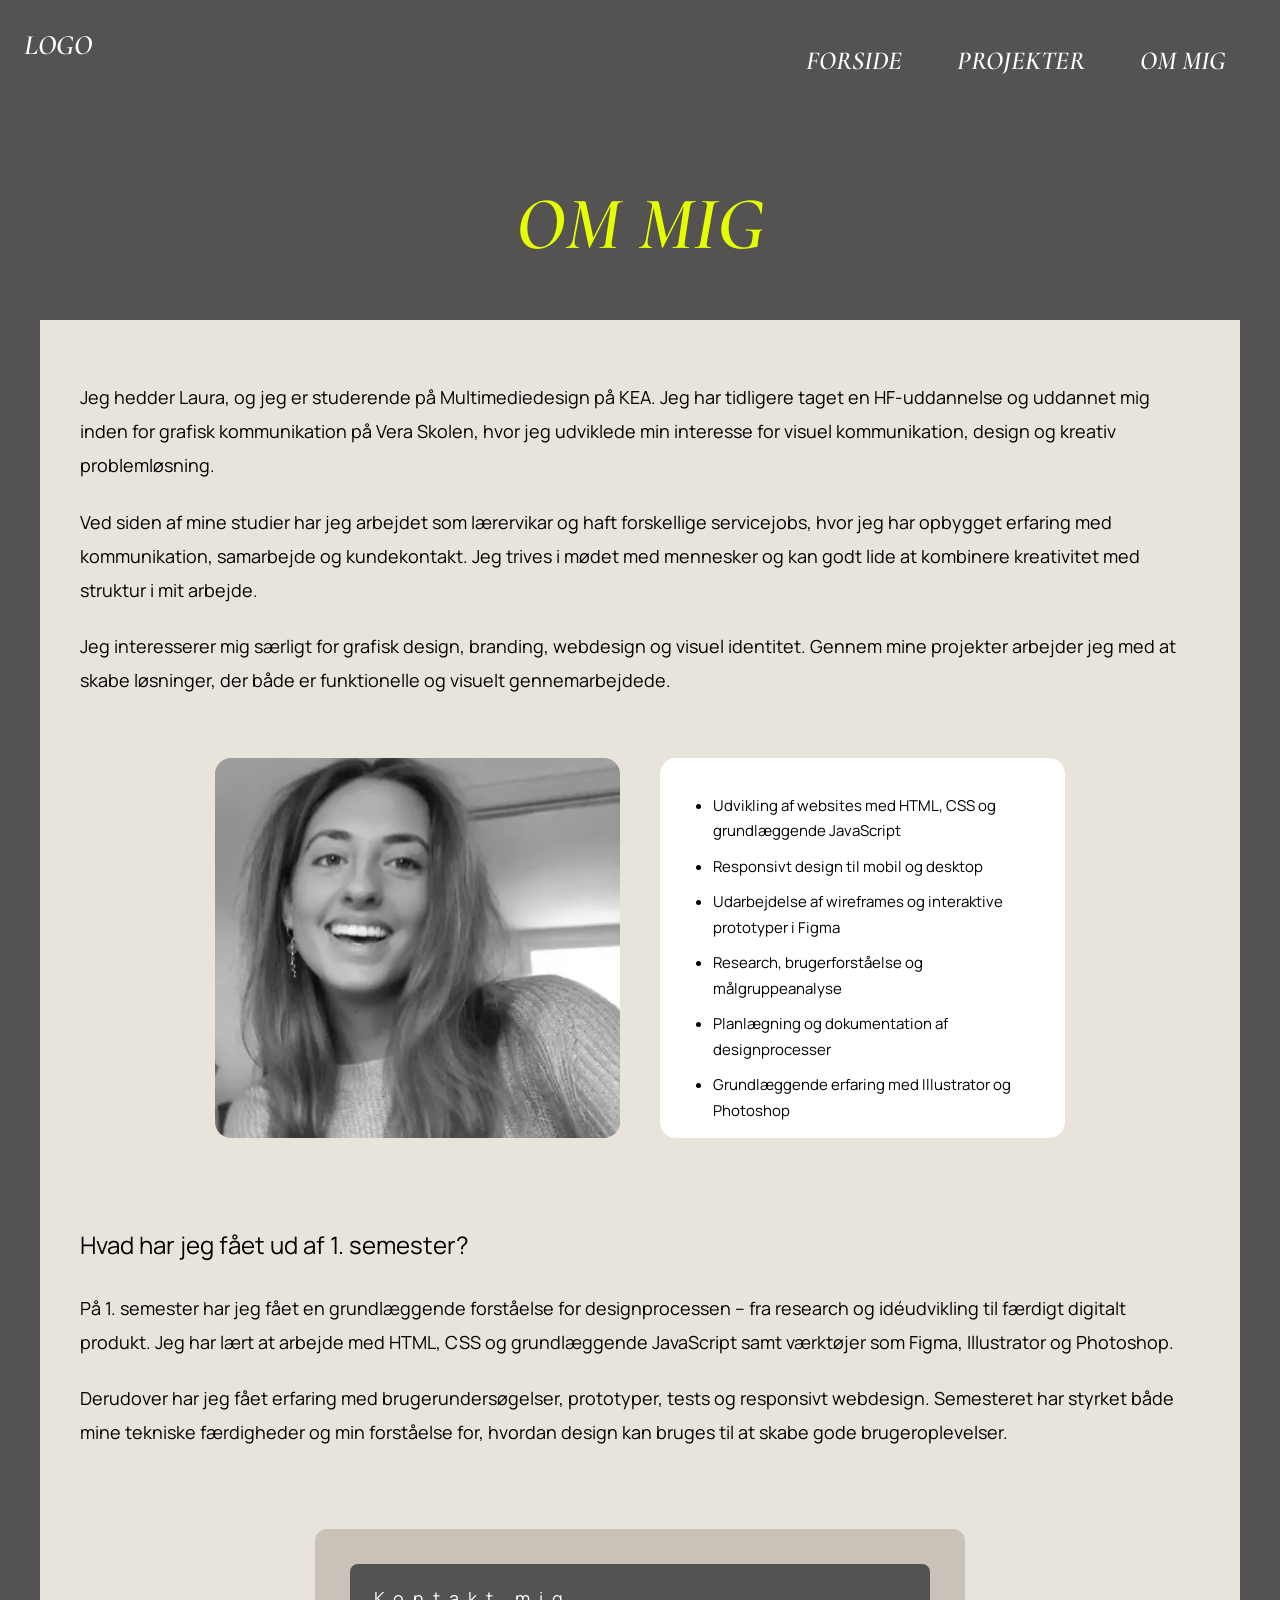
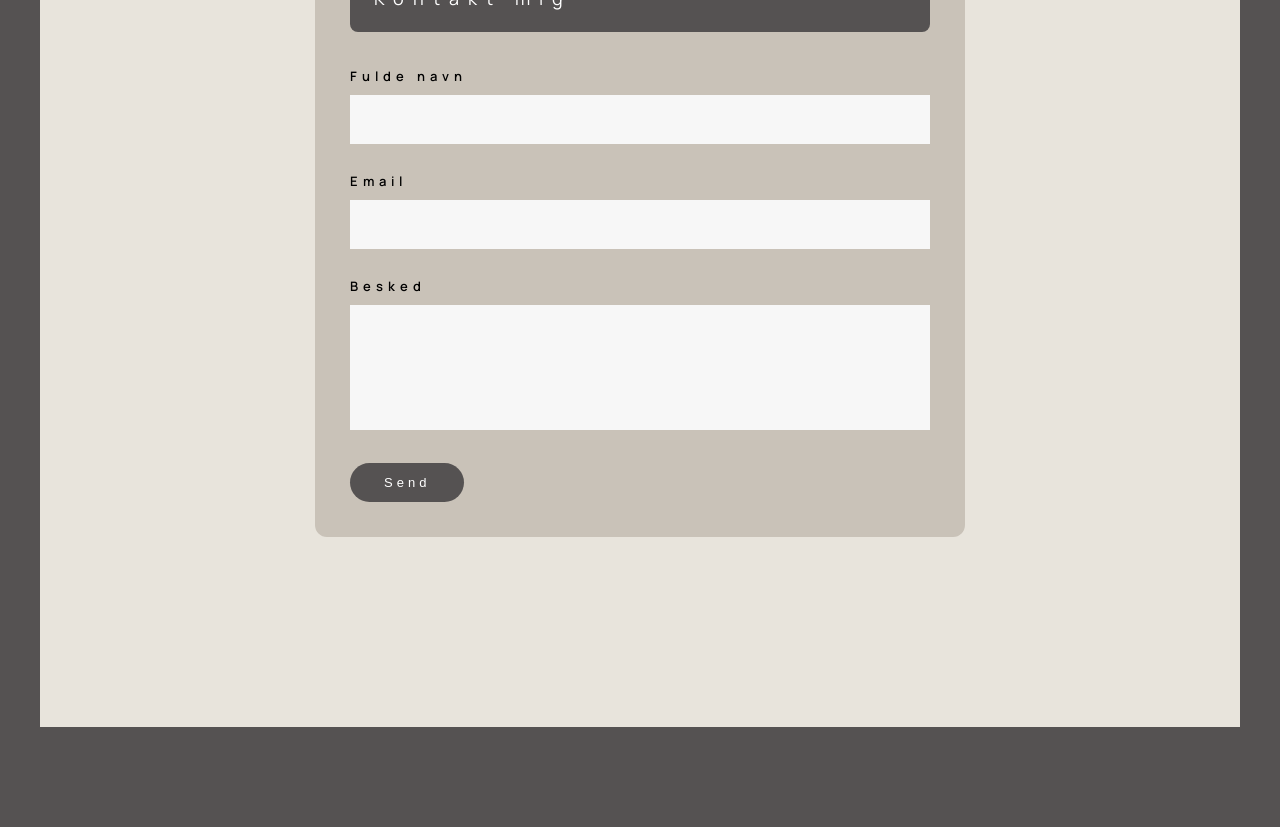
==== ommig.html @ 2e706da3 "ommig+rettelser" ====
<!doctype html>
<html lang="da">
  <head>
    <meta charset="UTF-8" />
    <meta name="viewport" content="width=device-width, initial-scale=1.0" />
    <title>Om mig</title>

    <link rel="stylesheet" href="general.css" />
    <link rel="stylesheet" href="ommig.css" />

    <link rel="preconnect" href="https://fonts.googleapis.com" />
    <link rel="preconnect" href="https://fonts.gstatic.com" crossorigin />
    <link href="https://fonts.googleapis.com/css2?family=Cormorant+Garamond:ital,wght@1,600&family=Manrope:wght@400&display=swap" rel="stylesheet" />
  </head>

  <body>
    <header class="tema_header">
      <a href="index.html" class="logo">LOGO</a>

      <nav class="desktop_nav">
        <a href="index.html">FORSIDE</a>
        <a href="projekter.html">PROJEKTER</a>
        <a href="ommig.html">OM MIG</a>
      </nav>

      <button class="burger" id="openMenu">
        <span></span>
        <span></span>
        <span></span>
      </button>

      <h1>OM MIG</h1>
    </header>

    <div class="menu_overlay" id="menu">
      <button class="close_menu" id="closeMenu">×</button>

      <nav class="menu_links">
        <a href="index.html">FORSIDE</a>
        <a href="projekter.html">PROJEKTER</a>
        <a href="ommig.html">OM MIG</a>
      </nav>
    </div>

    <main class="om_side">
      <section>
        <p>
          Jeg hedder Laura, og jeg er studerende på Multimediedesign på KEA. Jeg har tidligere taget en HF-uddannelse og uddannet mig inden for grafisk kommunikation på Vera Skolen, hvor jeg udviklede min interesse for visuel kommunikation, design og
          kreativ problemløsning.
        </p>

        <p>
          Ved siden af mine studier har jeg arbejdet som lærervikar og haft forskellige servicejobs, hvor jeg har opbygget erfaring med kommunikation, samarbejde og kundekontakt. Jeg trives i mødet med mennesker og kan godt lide at kombinere
          kreativitet med struktur i mit arbejde.
        </p>

        <p>Jeg interesserer mig særligt for grafisk design, branding, webdesign og visuel identitet. Gennem mine projekter arbejder jeg med at skabe løsninger, der både er funktionelle og visuelt gennemarbejdede.</p>

        <div class="profil_grid">
          <img src="img/ommigportræt.webp" alt="Portrætbillede af Laura" class="portraet" />

          <div class="kompetencer">
            <ul>
              <li>Udvikling af websites med HTML, CSS og grundlæggende JavaScript</li>
              <li>Responsivt design til mobil og desktop</li>
              <li>Udarbejdelse af wireframes og interaktive prototyper i Figma</li>
              <li>Research, brugerforståelse og målgruppeanalyse</li>
              <li>Planlægning og dokumentation af designprocesser</li>
              <li>Grundlæggende erfaring med Illustrator og Photoshop</li>
              <li>Formidling af visuelle løsninger og brugeroplevelser</li>
            </ul>
          </div>
        </div>
      </section>

      <section>
        <h2>Hvad har jeg fået ud af 1. semester?</h2>

        <p>
          På 1. semester har jeg fået en grundlæggende forståelse for designprocessen – fra research og idéudvikling til færdigt digitalt produkt. Jeg har lært at arbejde med HTML, CSS og grundlæggende JavaScript samt værktøjer som Figma, Illustrator
          og Photoshop.
        </p>

        <p>
          Derudover har jeg fået erfaring med brugerundersøgelser, prototyper, tests og responsivt webdesign. Semesteret har styrket både mine tekniske færdigheder og min forståelse for, hvordan design kan bruges til at skabe gode brugeroplevelser.
        </p>
        <form class="kontakt_form">
          <div class="form_header">Kontakt mig</div>

          <div class="form_felt">
            <label for="navn">Fulde navn</label>
            <input type="text" id="navn" name="navn" />
          </div>

          <div class="form_felt">
            <label for="email">Email</label>
            <input type="email" id="email" name="email" />
          </div>

          <div class="popup" id="popup">
            <p>Tak for din besked</p>
            <span>✓</span>
          </div>

          <div class="form_felt">
            <label for="besked">Besked</label>
            <textarea id="besked" name="besked"></textarea>
          </div>

          <button type="submit">Send</button>
        </form>
      </section>
    </main>

    <footer></footer>
    <script src="menu.js"></script>
  </body>
</html>
---- general.css ----
* {
  margin: 0;
  padding: 0;
  box-sizing: border-box;
}

body {
  background-color: #555252;
  font-family: "Manrope", sans-serif;
}

header {
  height: 120px;
  background-color: #555252;
  display: flex;
  justify-content: space-between;
  align-items: center;
  padding: 0 30px;
}

.logo {
  color: white;
  text-decoration: none;
  font-family: "Cormorant Garamond", serif;
  font-style: italic;
  font-weight: 600;
  font-size: 28px;
}

.burger {
  background: none;
  border: none;
  cursor: pointer;
}

.burger span {
  display: block;
  width: 42px;
  height: 2px;
  background-color: white;
  margin: 8px 0;
}

.hero {
  position: relative;
  min-height: 1000px;

  background-image: url("img/ai generet baggrund.webp");
  background-size: cover;
  background-position: top center;
  background-repeat: no-repeat;
}

.hero_text {
  position: absolute;
  top: 70px;
  left: 22px;
}

.hero_text h1 {
  font-family: "Cormorant Garamond", serif;
  font-style: italic;
  font-weight: 600;
  font-size: 90px;
  line-height: 0.9;
  color: #e6ff00;
}

.hero_text p {
  font-family: "Cormorant Garamond", serif;
  font-style: italic;
  font-weight: 600;
  font-size: 22px;
  color: #e6ff00;
}

.intro_box {
  position: absolute;
  top: 600px;
  left: 50%;
  transform: translateX(-50%);
  width: 84%;
  padding: 30px;

  background-color: rgba(255, 255, 255, 0.85);
  border-radius: 28px;
}

.intro_box p {
  font-size: 15px;
  line-height: 1.5;
  margin-bottom: 90px;
}

.intro_box a {
  display: block;
  width: fit-content;
  margin: 0 auto;
  padding: 15px 28px;

  background-color: #e6ff00;
  color: black;
  text-decoration: none;
  border-radius: 999px;
  font-size: 16px;
}

footer {
  height: 100px;
  background-color: #555252;
}

/* Burgermenu */

.menu_overlay {
  position: fixed;
  inset: 0;
  background: #f3f3f3;
  z-index: 999;
  display: none;
  padding: 80px 35px;
}

.menu_overlay.active {
  display: block;
}

.close_menu {
  position: absolute;
  top: 32px;
  right: 34px;

  background: none;
  border: none;
  font-size: 34px;
  cursor: pointer;
  color: #1b365d;
}

.menu_links {
  margin-top: 120px;
}

.menu_links a {
  display: block;
  text-align: right;

  font-family: "Cormorant Garamond", serif;
  font-size: 26px;
  letter-spacing: 13px;

  color: black;
  text-decoration: none;

  padding: 28px 0 18px;
  border-bottom: 1px solid black;
}

.desktop_nav {
  display: none;
}

@media (min-width: 800px) {
  .burger {
    display: none;
  }

  .desktop_nav {
    display: flex;
    position: absolute;
    top: 45px;
    right: 55px;
    gap: 55px;
    z-index: 10;
  }

  .desktop_nav a {
    color: white;
    text-decoration: none;
    font-family: "Cormorant Garamond", serif;
    font-style: italic;
    font-weight: 600;
    font-size: 26px;
    transition: color 0.3s ease;
  }

  .desktop_nav a:hover {
    color: #e6ff00;
  }
}
---- ommig.css ----
.tema_header {
  height: 210px;
  background-color: #555252;
  position: relative;
}

.tema_header .logo {
  position: absolute;
  top: 28px;
  left: 24px;
}

.tema_header .burger {
  position: absolute;
  top: 22px;
  right: 24px;
}

.tema_header h1 {
  position: absolute;
  bottom: 35px;
  left: 50%;
  transform: translateX(-50%);
  font-family: "Cormorant Garamond", serif;
  font-style: italic;
  font-weight: 600;
  font-size: 34px;
  color: #e6ff00;
  white-space: nowrap;
}

.om_side {
  background-color: #e8e4dc;
  padding: 25px 15px 70px;
}

.om_side section {
  margin-bottom: 55px;
}

.om_side h2 {
  font-size: 18px;
  font-weight: 400;
  margin-bottom: 25px;
}

.om_side p {
  font-size: 15px;
  line-height: 1.7;
  margin-bottom: 22px;
}

.portraet {
  width: 270px;
  height: 270px;
  object-fit: cover;
  display: block;
  margin: 45px auto 35px;
  border-radius: 16px;
}

.kompetencer {
  width: 270px;
  height: 270px;
  margin: 0 auto 70px;
  padding: 22px;

  background-color: white;
  border-radius: 16px;

  overflow-y: auto;
}

.kompetencer ul {
  padding-left: 18px;
}

.kompetencer li {
  font-size: 12px;
  line-height: 1.7;
  margin-bottom: 10px;
}

.kompetencer::-webkit-scrollbar {
  width: 6px;
}

.kompetencer::-webkit-scrollbar-thumb {
  background-color: #c8c2b8;
  border-radius: 999px;
}

footer {
  height: 60px;
  background-color: #555252;
}
.kontakt_form {
  position: relative;
  width: 92%;
  margin: 70px auto 0;
  padding: 22px;
  background-color: #c9c2b8;
  border-radius: 12px;
}

.form_header {
  background-color: #555252;
  color: white;
  padding: 22px 24px;
  margin-bottom: 35px;
  border-radius: 8px;

  font-family: "Manrope", sans-serif;
  font-size: 16px;
  letter-spacing: 9px;
}

.form_felt {
  position: relative;
  margin-bottom: 28px;
}

.kontakt_form label {
  display: block;
  font-size: 12px;
  font-weight: 600;
  letter-spacing: 5px;
  margin-bottom: 10px;
}

.kontakt_form input,
.kontakt_form textarea {
  width: 100%;
  border: none;
  background-color: #f7f7f7;
  padding: 14px;
  font-family: "Manrope", sans-serif;
  font-size: 14px;
}

.kontakt_form textarea {
  height: 125px;
  resize: none;
}

.kontakt_form button {
  border: none;
  background-color: #555252;
  color: white;

  padding: 12px 34px;
  border-radius: 999px;

  font-size: 13px;
  letter-spacing: 4px;
}

.popup {
  display: none;

  position: absolute;
  top: 160px;
  left: 50%;
  transform: translateX(-50%);

  width: 78%;

  padding: 45px 20px;

  background: rgba(255, 255, 255, 0.55);

  backdrop-filter: blur(2px);

  border-radius: 0;

  text-align: center;

  z-index: 999;
}

.popup.active {
  display: block;
}

.popup p {
  margin: 0;

  font-size: 14px;
  letter-spacing: 6px;
}

.popup span {
  display: block;

  margin-top: 15px;

  font-size: 28px;
  color: #57d857;
}

@media (min-width: 800px) {
  .tema_header {
    height: 320px;
  }

  .tema_header h1 {
    font-size: 75px;
    bottom: 50px;
  }

  .om_side {
    max-width: 1200px;
    margin: 0 auto;
    padding: 60px 40px 100px;
  }

  .om_side section {
    margin-bottom: 90px;
  }

  .om_side h2 {
    font-size: 24px;
    margin-bottom: 30px;
  }

  .om_side p {
    font-size: 18px;
    line-height: 1.9;
  }

  .profil_grid {
    max-width: 850px;
    margin: 60px auto 90px;

    display: grid;
    grid-template-columns: 1fr 1fr;
    gap: 40px;
    align-items: stretch;
  }

  .portraet {
    width: 100%;
    height: 380px;
    margin: 0;
  }

  .kompetencer {
    width: 100%;
    height: 380px;
    margin: 0;
    padding: 35px;
  }

  .kompetencer li {
    font-size: 15px;
    line-height: 1.7;
  }

  .kontakt_form {
    max-width: 650px;
    margin: 80px auto 0;
    padding: 35px;
  }

  .form_header {
    font-size: 18px;
  }

  .kontakt_form label {
    font-size: 13px;
  }

  .kontakt_form input,
  .kontakt_form textarea {
    font-size: 15px;
  }

  footer {
    height: 100px;
  }
}
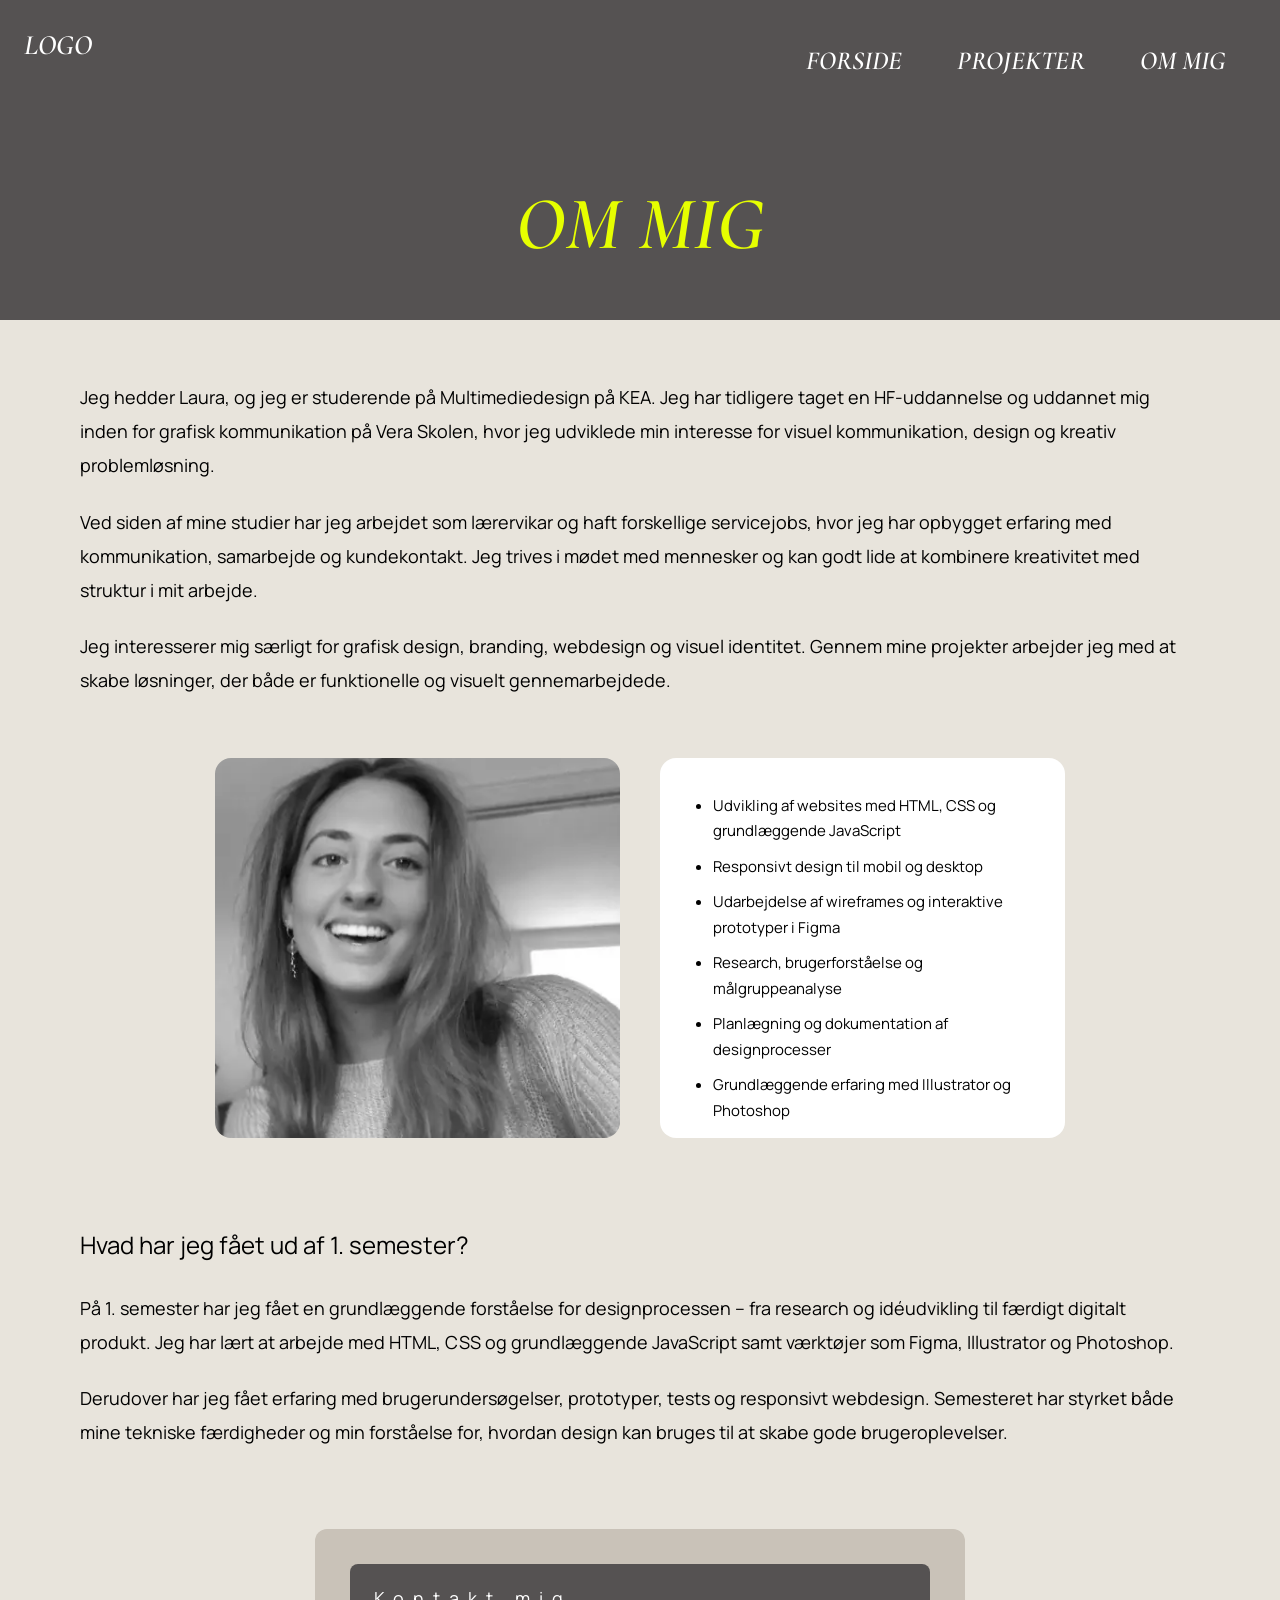
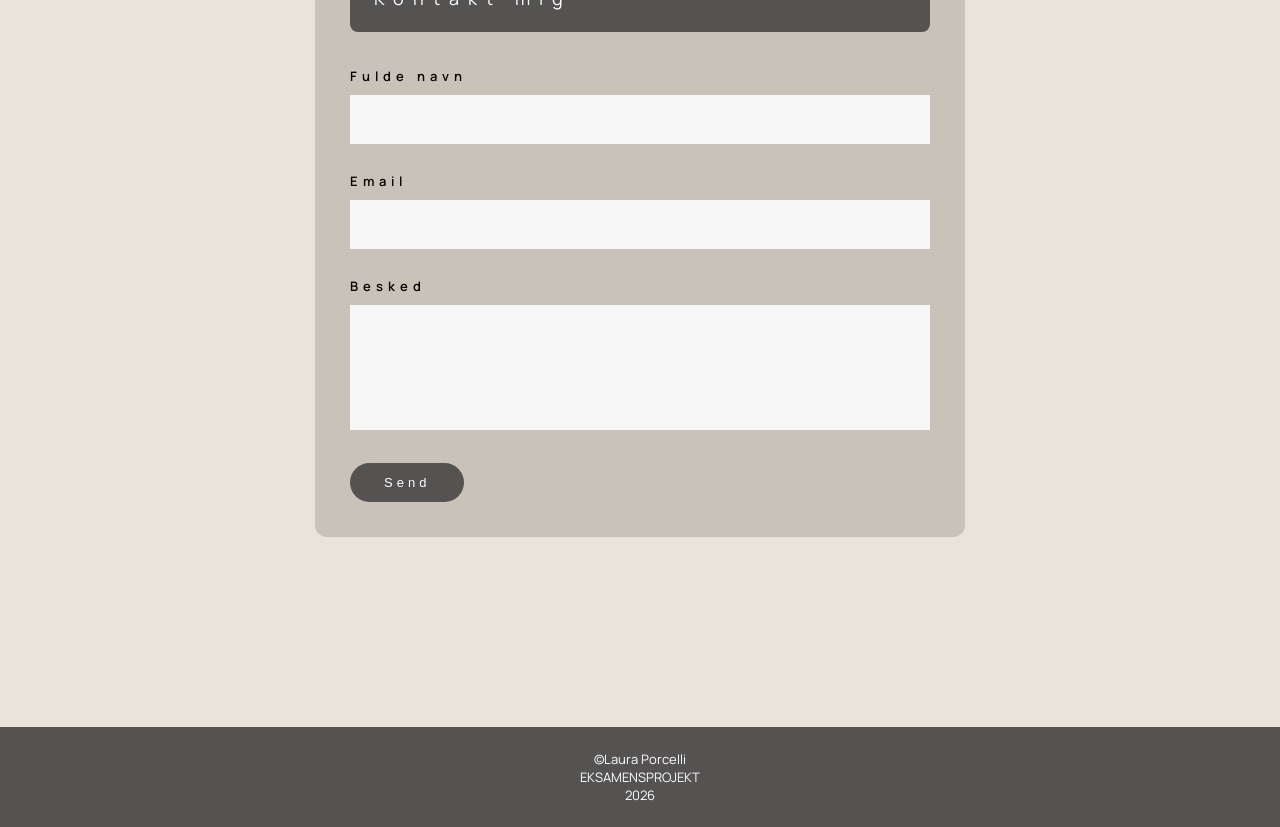
==== commit 9a2a657a: "footer" ====
--- a/ommig.html
+++ b/ommig.html
@@ -112,7 +112,13 @@
       </section>
     </main>
 
-    <footer></footer>
-    <script src="menu.js"></script>
+    <footer>
+      <div>
+        &COPY;Laura Porcelli <br />
+        EKSAMENSPROJEKT <br />
+        2026
+      </div>
+    </footer>
+    <script src="main.js"></script>
   </body>
 </html>
--- a/general.css
+++ b/general.css
@@ -39,70 +39,6 @@
   height: 2px;
   background-color: white;
   margin: 8px 0;
-}
-
-.hero {
-  position: relative;
-  min-height: 1000px;
-
-  background-image: url("img/ai generet baggrund.webp");
-  background-size: cover;
-  background-position: top center;
-  background-repeat: no-repeat;
-}
-
-.hero_text {
-  position: absolute;
-  top: 70px;
-  left: 22px;
-}
-
-.hero_text h1 {
-  font-family: "Cormorant Garamond", serif;
-  font-style: italic;
-  font-weight: 600;
-  font-size: 90px;
-  line-height: 0.9;
-  color: #e6ff00;
-}
-
-.hero_text p {
-  font-family: "Cormorant Garamond", serif;
-  font-style: italic;
-  font-weight: 600;
-  font-size: 22px;
-  color: #e6ff00;
-}
-
-.intro_box {
-  position: absolute;
-  top: 600px;
-  left: 50%;
-  transform: translateX(-50%);
-  width: 84%;
-  padding: 30px;
-
-  background-color: rgba(255, 255, 255, 0.85);
-  border-radius: 28px;
-}
-
-.intro_box p {
-  font-size: 15px;
-  line-height: 1.5;
-  margin-bottom: 90px;
-}
-
-.intro_box a {
-  display: block;
-  width: fit-content;
-  margin: 0 auto;
-  padding: 15px 28px;
-
-  background-color: #e6ff00;
-  color: black;
-  text-decoration: none;
-  border-radius: 999px;
-  font-size: 16px;
 }
 
 footer {
@@ -156,6 +92,8 @@
   border-bottom: 1px solid black;
 }
 
+/* Desktop menu */
+
 .desktop_nav {
   display: none;
 }
--- a/ommig.css
+++ b/ommig.css
@@ -31,11 +31,12 @@
 
 .om_side {
   background-color: #e8e4dc;
-  padding: 25px 15px 70px;
+  padding: 25px 20px 160px;
 }
 
 .om_side section {
-  margin-bottom: 55px;
+  max-width: 360px;
+  margin: 0 auto 48px;
 }
 
 .om_side h2 {
@@ -90,10 +91,6 @@
   border-radius: 999px;
 }
 
-footer {
-  height: 60px;
-  background-color: #555252;
-}
 .kontakt_form {
   position: relative;
   width: 92%;
@@ -197,6 +194,14 @@
   font-size: 28px;
   color: #57d857;
 }
+footer {
+  font-size: small;
+  display: flex;
+  align-items: center;
+  justify-content: center;
+  text-align: center;
+  color: white;
+}
 
 @media (min-width: 800px) {
   .tema_header {
@@ -209,13 +214,14 @@
   }
 
   .om_side {
+    background-color: #e8e4dc;
+    padding: 60px 0 100px;
+  }
+
+  .om_side section {
     max-width: 1200px;
-    margin: 0 auto;
-    padding: 60px 40px 100px;
-  }
-
-  .om_side section {
-    margin-bottom: 90px;
+    margin: 0 auto 90px;
+    padding: 0 40px;
   }
 
   .om_side h2 {
@@ -274,8 +280,4 @@
   .kontakt_form textarea {
     font-size: 15px;
   }
-
-  footer {
-    height: 100px;
-  }
-}
+}
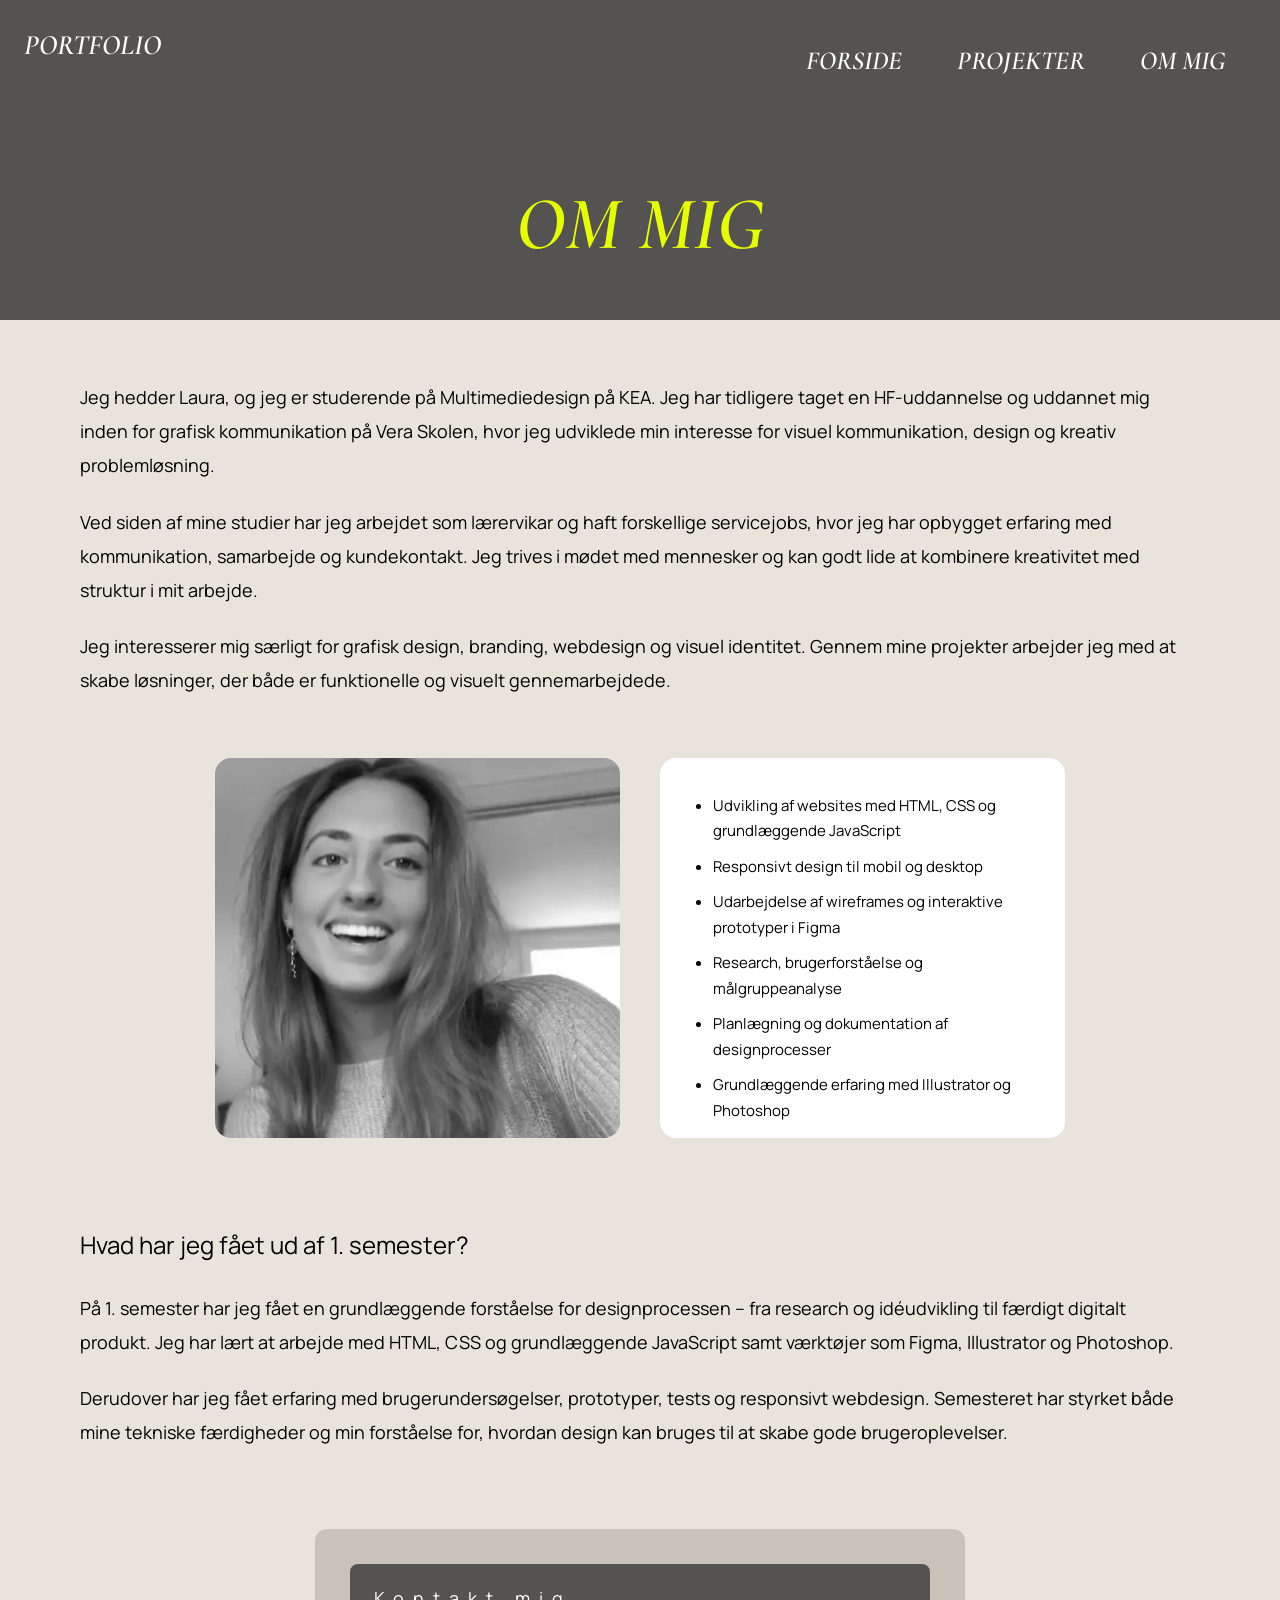
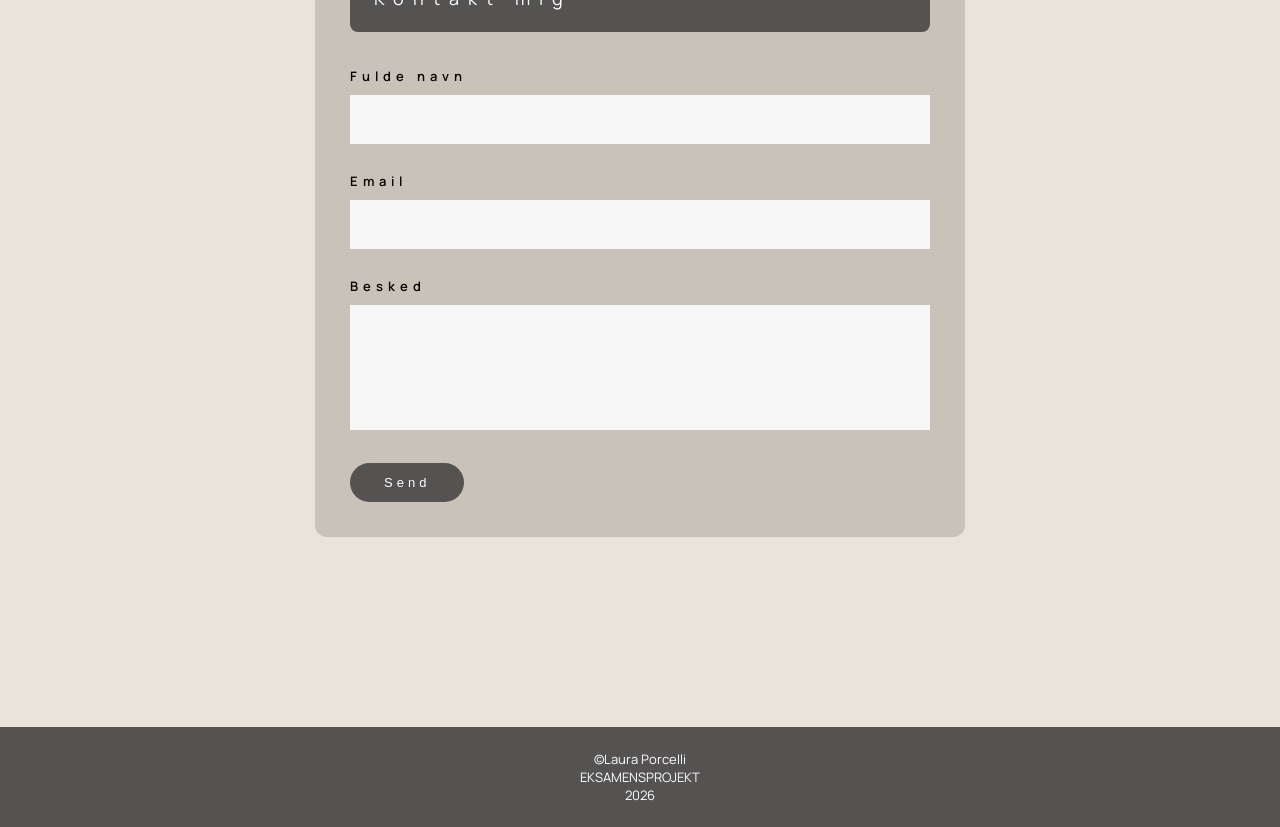
==== commit 3a3cac02: "logo" ====
--- a/ommig.html
+++ b/ommig.html
@@ -15,7 +15,7 @@
 
   <body>
     <header class="tema_header">
-      <a href="index.html" class="logo">LOGO</a>
+      <a href="index.html" class="logo">PORTFOLIO</a>
 
       <nav class="desktop_nav">
         <a href="index.html">FORSIDE</a>
--- a/general.css
+++ b/general.css
@@ -25,6 +25,16 @@
   font-style: italic;
   font-weight: 600;
   font-size: 28px;
+}
+
+.logo:hover {
+  color: #e6ff00;
+  text-decoration: none;
+  font-family: "Cormorant Garamond", serif;
+  font-style: italic;
+  font-weight: 600;
+  font-size: 28px;
+  transition: color 0.3s ease;
 }
 
 .burger {
@@ -125,4 +135,21 @@
   .desktop_nav a:hover {
     color: #e6ff00;
   }
+  .logo {
+    color: white;
+    text-decoration: none;
+    font-family: "Cormorant Garamond", serif;
+    font-style: italic;
+    font-weight: 600;
+    font-size: 28px;
+  }
+  .logo:hover {
+    color: #e6ff00;
+    text-decoration: none;
+    font-family: "Cormorant Garamond", serif;
+    font-style: italic;
+    font-weight: 600;
+    font-size: 28px;
+    transition: color 0.3s ease;
+  }
 }
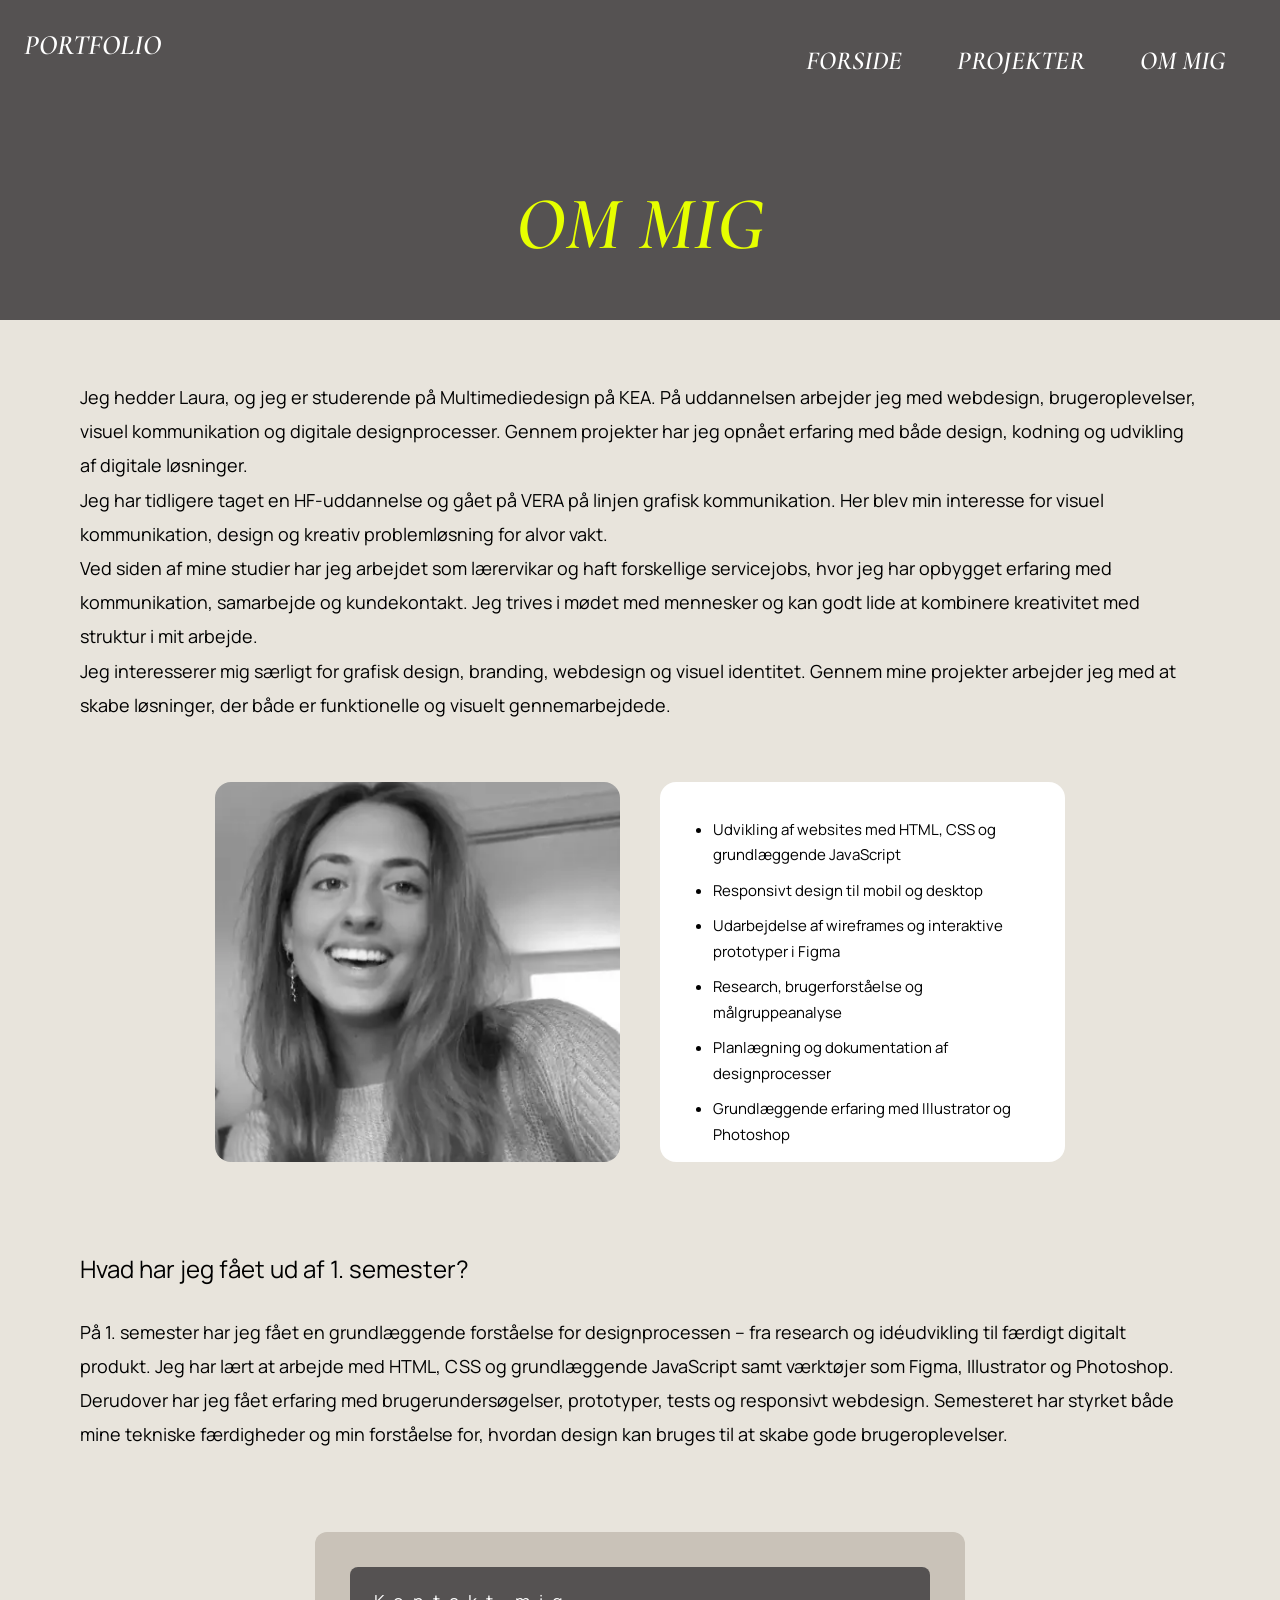
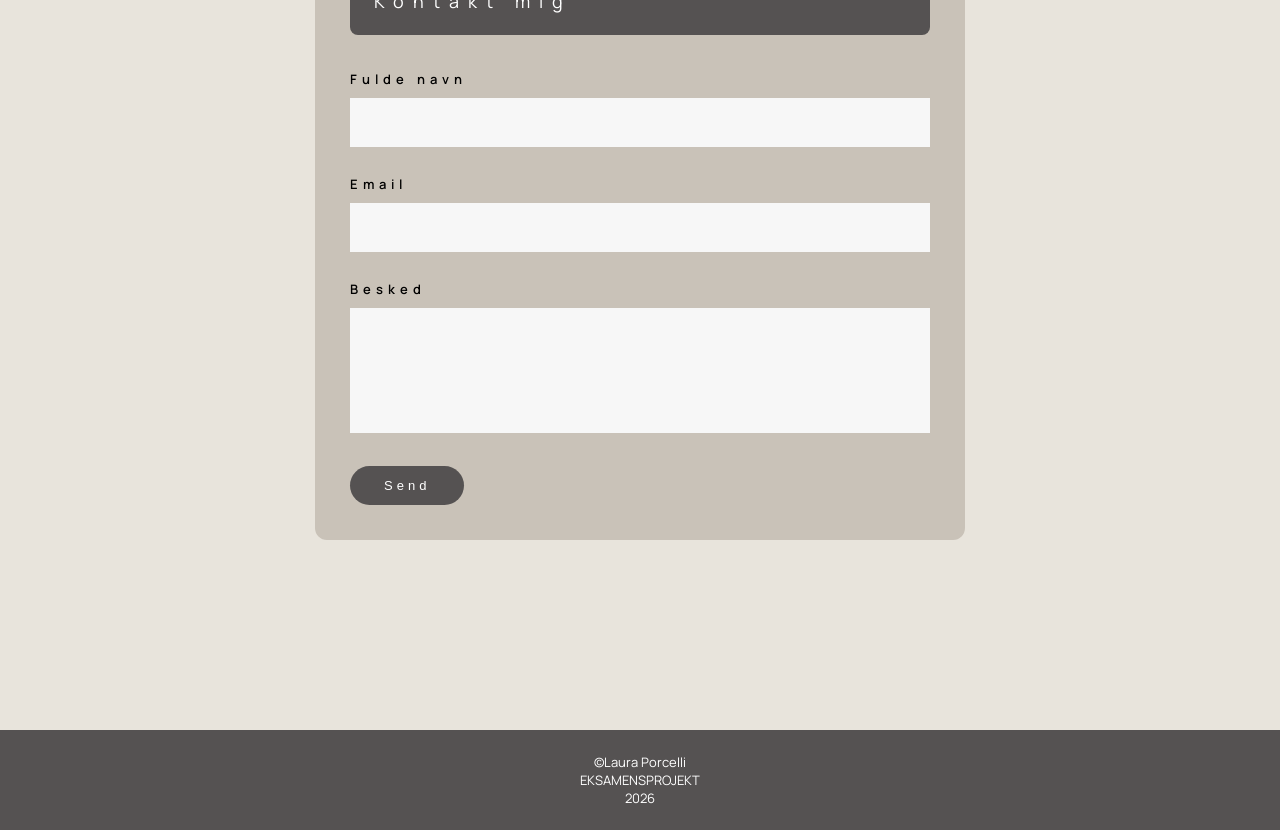
==== commit fd5c2412: "ommigtekstrettet" ====
--- a/ommig.html
+++ b/ommig.html
@@ -7,6 +7,7 @@
 
     <link rel="stylesheet" href="general.css" />
     <link rel="stylesheet" href="ommig.css" />
+    <link rel="icon" type="image/png" href="img/favicon.svg" />
 
     <link rel="preconnect" href="https://fonts.googleapis.com" />
     <link rel="preconnect" href="https://fonts.gstatic.com" crossorigin />
@@ -45,9 +46,11 @@
     <main class="om_side">
       <section>
         <p>
-          Jeg hedder Laura, og jeg er studerende på Multimediedesign på KEA. Jeg har tidligere taget en HF-uddannelse og uddannet mig inden for grafisk kommunikation på Vera Skolen, hvor jeg udviklede min interesse for visuel kommunikation, design og
-          kreativ problemløsning.
+          Jeg hedder Laura, og jeg er studerende på Multimediedesign på KEA. På uddannelsen arbejder jeg med webdesign, brugeroplevelser, visuel kommunikation og digitale designprocesser. Gennem projekter har jeg opnået erfaring med både design,
+          kodning og udvikling af digitale løsninger.
         </p>
+
+        <p>Jeg har tidligere taget en HF-uddannelse og gået på VERA på linjen grafisk kommunikation. Her blev min interesse for visuel kommunikation, design og kreativ problemløsning for alvor vakt.</p>
 
         <p>
           Ved siden af mine studier har jeg arbejdet som lærervikar og haft forskellige servicejobs, hvor jeg har opbygget erfaring med kommunikation, samarbejde og kundekontakt. Jeg trives i mødet med mennesker og kan godt lide at kombinere
--- a/ommig.css
+++ b/ommig.css
@@ -48,7 +48,6 @@
 .om_side p {
   font-size: 15px;
   line-height: 1.7;
-  margin-bottom: 22px;
 }
 
 .portraet {
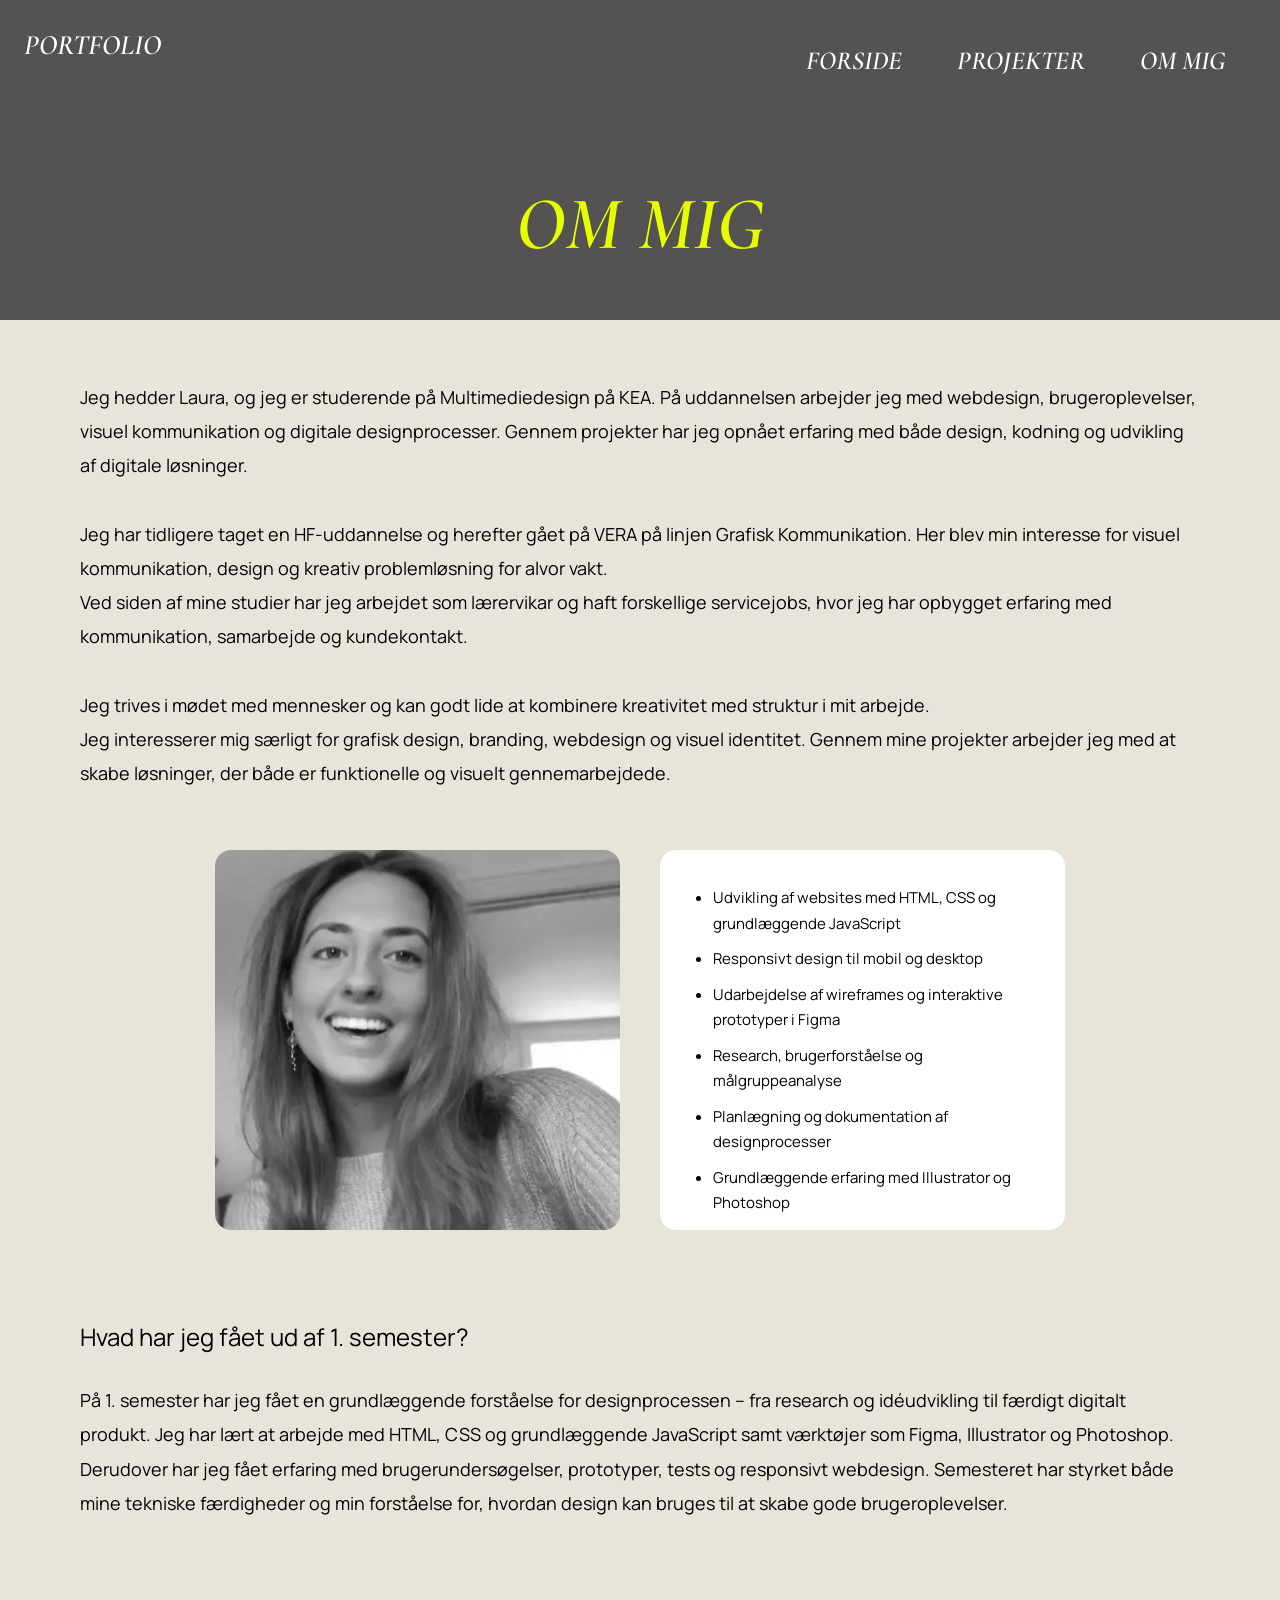
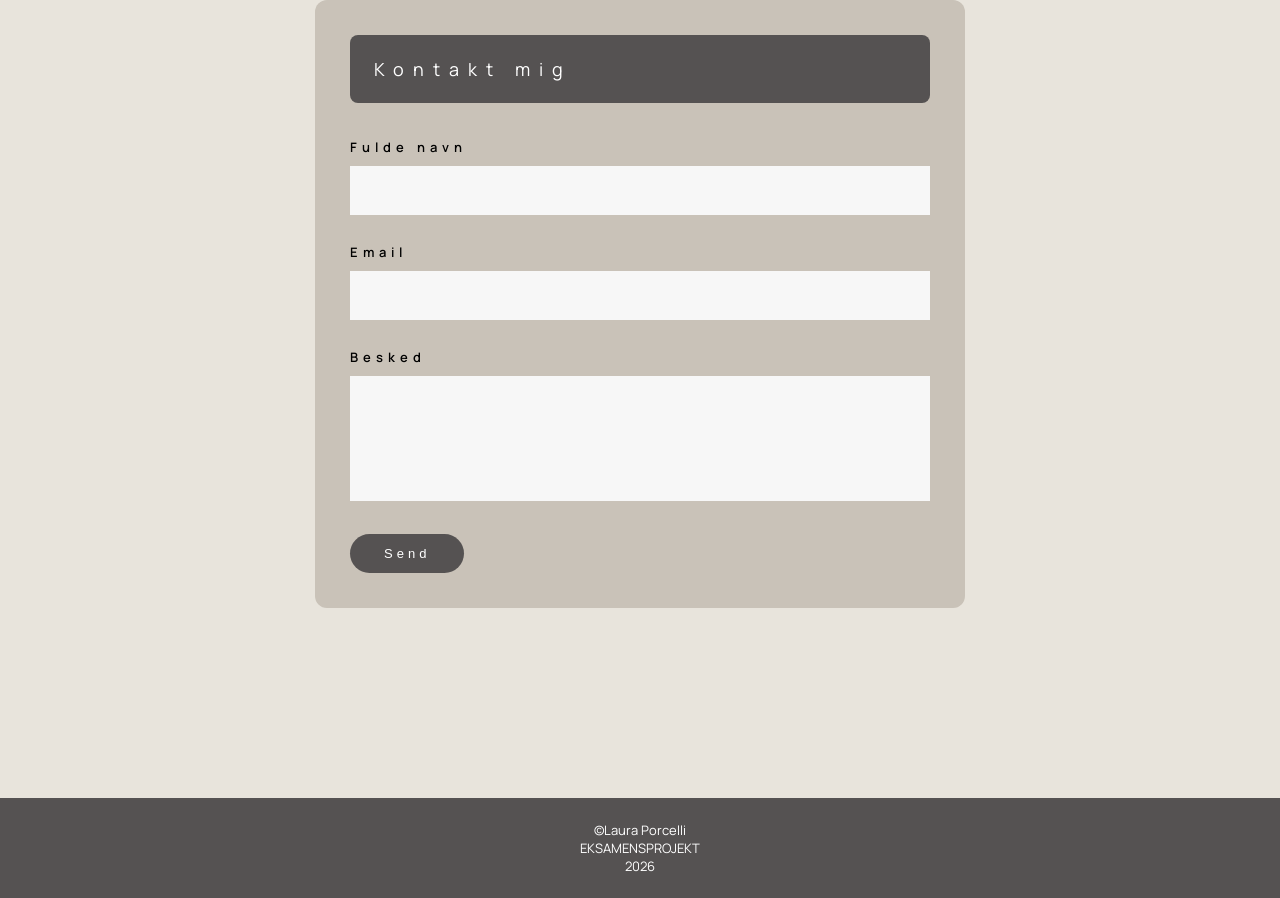
==== commit bca6b46a: "rettelseom" ====
--- a/ommig.html
+++ b/ommig.html
@@ -48,13 +48,14 @@
         <p>
           Jeg hedder Laura, og jeg er studerende på Multimediedesign på KEA. På uddannelsen arbejder jeg med webdesign, brugeroplevelser, visuel kommunikation og digitale designprocesser. Gennem projekter har jeg opnået erfaring med både design,
           kodning og udvikling af digitale løsninger.
+          <br /><br />
+          Jeg har tidligere taget en HF-uddannelse og herefter gået på VERA på linjen Grafisk Kommunikation. Her blev min interesse for visuel kommunikation, design og kreativ problemløsning for alvor vakt.
         </p>
 
-        <p>Jeg har tidligere taget en HF-uddannelse og gået på VERA på linjen grafisk kommunikation. Her blev min interesse for visuel kommunikation, design og kreativ problemløsning for alvor vakt.</p>
-
         <p>
-          Ved siden af mine studier har jeg arbejdet som lærervikar og haft forskellige servicejobs, hvor jeg har opbygget erfaring med kommunikation, samarbejde og kundekontakt. Jeg trives i mødet med mennesker og kan godt lide at kombinere
-          kreativitet med struktur i mit arbejde.
+          Ved siden af mine studier har jeg arbejdet som lærervikar og haft forskellige servicejobs, hvor jeg har opbygget erfaring med kommunikation, samarbejde og kundekontakt.
+          <br /><br />
+          Jeg trives i mødet med mennesker og kan godt lide at kombinere kreativitet med struktur i mit arbejde.
         </p>
 
         <p>Jeg interesserer mig særligt for grafisk design, branding, webdesign og visuel identitet. Gennem mine projekter arbejder jeg med at skabe løsninger, der både er funktionelle og visuelt gennemarbejdede.</p>
